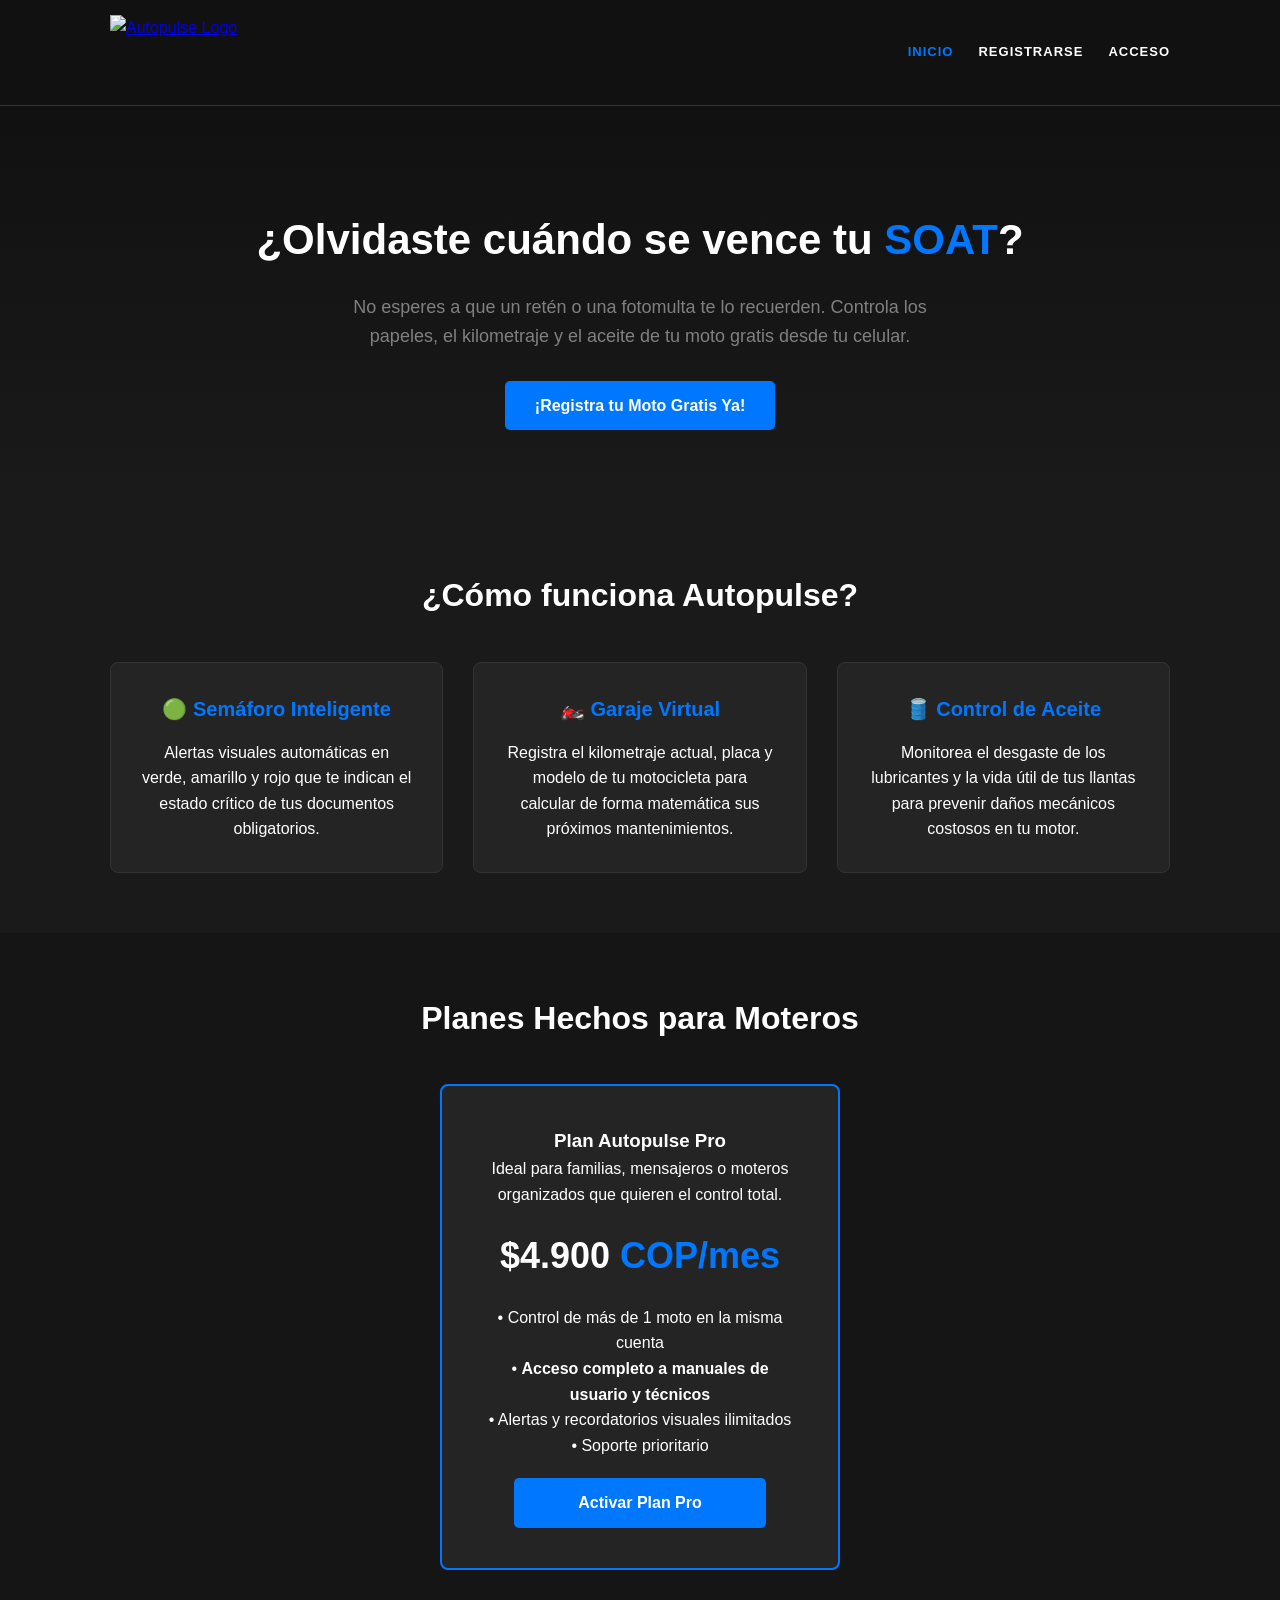
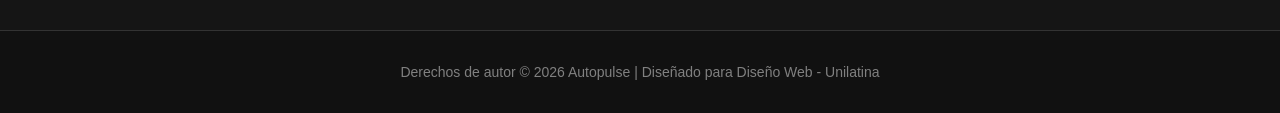
==== Index.html @ 9f4ebbdb "Add files via upload" ====
<!DOCTYPE html>
<html lang="es">

<head>
    <meta charset="UTF-8">
    <meta name="viewport" content="width=device-width, initial-scale=1.0">
    <title>Autopulse - Control de Mantenimiento y SOAT de Motos</title>
    <meta name="description"
        content="Controla el SOAT, cambio de aceite y mantenimiento de tu moto en Colombia. Evita multas y cuida tu motor. ¡Pruébala gratis ya!">
    <meta name="keywords" content="motos, SOAT, mantenimiento, fotomultas, cambio de aceite, Colombia, taller, moteros">
    <link rel="stylesheet" href="estilos.css">
</head>

<body>
    <!-- CABECERA Y ENCABEZADO DE NAVEGACIÓN -->
    <header class="navbar">
        <div class="nav-container">
            <a href="index.html" class="logo-link">
                <img src="https://autopulse.tucontenido.com.co/wp-content/uploads/2026/09/cropped-Autopulse-logo-300x150.png"
                    alt="Autopulse Logo" class="logo-img">
            </a>
            <nav class="nav-links">
                <a href="index.html" class="active">INICIO</a>
                <a href="registro.html">REGISTRARSE</a>
                <a href="login.html">ACCESO</a>
            </nav>
        </div>
    </header>

    <section class="hero">
        <div class="container">
            <h1>¿Olvidaste cuándo se vence tu <span>SOAT</span>?</h1>
            <p>No esperes a que un retén o una fotomulta te lo recuerden. Controla los papeles, el kilometraje y el
                aceite de tu moto gratis desde tu celular.</p>
            <a href="login.html" class="btn">¡Registra tu Moto Gratis Ya!</a>
        </div>
    </section>

    <section class="features">
        <div class="container">
            <h2 class="section-title">¿Cómo funciona Autopulse?</h2>
            <div class="grid">
                <div class="card">
                    <h3>🟢 Semáforo Inteligente</h3>
                    <p>Alertas visuales automáticas en verde, amarillo y rojo que te indican el estado crítico de tus
                        documentos obligatorios.</p>
                </div>
                <div class="card">
                    <h3>🏍️ Garaje Virtual</h3>
                    <p>Registra el kilometraje actual, placa y modelo de tu motocicleta para calcular de forma
                        matemática sus próximos mantenimientos.</p>
                </div>
                <div class="card">
                    <h3>🛢️ Control de Aceite</h3>
                    <p>Monitorea el desgaste de los lubricantes y la vida útil de tus llantas para prevenir daños
                        mecánicos costosos en tu motor.</p>
                </div>
            </div>
        </div>
    </section>

    <section class="pricing">
        <div class="container">
            <h2 class="section-title">Planes Hechos para Moteros</h2>
            <div class="price-card">
                <h3>Plan Autopulse Pro</h3>
                <p>Ideal para familias, mensajeros o moteros organizados que quieren el control total.</p>
                <div class="price">$4.900 <span>COP/mes</span></div>
                <p>• Control de más de 1 moto en la misma cuenta<br>
                    • <b>Acceso completo a manuales de usuario y técnicos</b><br>
                    • Alertas y recordatorios visuales ilimitados<br>
                    • Soporte prioritario</p>
                <a href="login.html" class="btn btn-pricing">Activar Plan Pro</a>
            </div>
        </div>
    </section>

    <footer>
        <div class="container">
            <p>Derechos de autor © 2026 Autopulse | Diseñado para Diseño Web - Unilatina</p>
        </div>
    </footer>

</body>

</html>
---- estilos.css ----
/* ==========================================================================
   1. VARIABLES GLOBALES Y RESET
   ========================================================================== */
:root {
    --bg-color: #1a1a1a;
    --surface-color: #242424;
    --surface-color-2: #2e2e2e;
    --text-color: #ffffff;
    --text-muted: #808080;

    /* Colores de Marca y Acciones */
    --blue-primary: #0077FF;
    --blue-hover: #0055cc;
    --blue-btn: #3498db;
    --blue-btn-hover: #2980b9;

    /* Entradas e Interfaz */
    --input-bg: #ffffff;
    --input-text: #000000;
    --btn-gray: #e6e6e6;
    --btn-gray-hover: #cccccc;
    --border-line: rgba(255, 255, 255, 0.15);

    /* Estados y Alertas */
    --green-success: #2ecc71;
    --red-error: #e74c3c;
    --orange-warning: #f39c12;

    /* Tipografías */
    --font-title: 'Orbitron', sans-serif;
    --font-body: 'Segoe UI', Arial, sans-serif;
}

* {
    box-sizing: border-box;
    margin: 0;
    padding: 0;
}

body {
    background-color: var(--bg-color);
    color: var(--text-color);
    font-family: var(--font-body);
    min-height: 100vh;
    display: flex;
    flex-direction: column;
    line-height: 1.6;
}

.container {
    max-width: 1100px;
    margin: 0 auto;
    padding: 0 20px;
}

/* ==========================================================================
   2. CABECERA Y NAVEGACIÓN GLOBAL
   ========================================================================== */
header,
.navbar {
    background-color: #111111;
    border-bottom: 1px solid var(--border-line);
    padding: 15px 0;
    width: 100%;
}

.header-container,
.nav-container {
    max-width: 1100px;
    margin: 0 auto;
    padding: 0 20px;
    display: flex;
    justify-content: space-between;
    align-items: center;
}

.logo-img {
    height: 75px;
    width: auto;
    display: block;
}

nav ul,
.nav-links {
    list-style: none;
    display: flex;
    gap: 25px;
}

nav a,
.nav-links a {
    color: var(--text-color);
    text-decoration: none;
    font-family: var(--font-title);
    font-size: 13px;
    font-weight: 700;
    letter-spacing: 1px;
    transition: color 0.3s ease;
}

nav a:hover,
.nav-links a:hover,
.nav-links a.active {
    color: var(--blue-primary);
}

/* ==========================================================================
   3. BOTONES Y COMPONENTES REUTILIZABLES
   ========================================================================== */
.btn {
    background-color: var(--blue-primary);
    color: white;
    padding: 12px 30px;
    border-radius: 5px;
    text-decoration: none;
    font-weight: bold;
    font-size: 16px;
    display: inline-block;
    transition: all 0.3s ease;
    border: none;
    cursor: pointer;
}

.btn:hover {
    background-color: var(--blue-hover);
    box-shadow: 0 0 15px var(--blue-primary);
}

.btn-demo {
    background: transparent;
    border: 1px solid #555;
    color: #aaa;
    padding: 8px 16px;
    border-radius: 4px;
    cursor: pointer;
    font-size: 13px;
    transition: all 0.3s ease;
}

.btn-demo:hover {
    border-color: #888;
    color: #fff;
}

/* Caja de Mensajes / Alertas */
.alert-box {
    display: none;
    width: 100%;
    padding: 10px 14px;
    margin-bottom: 20px;
    border-radius: 4px;
    font-size: 14px;
    text-align: center;
}

.alert-box.show {
    display: block;
}

.alert-box.error {
    background-color: rgba(231, 76, 60, 0.2);
    border: 1px solid var(--red-error);
    color: var(--red-error);
}

.alert-box.success {
    background-color: rgba(46, 204, 113, 0.2);
    border: 1px solid var(--green-success);
    color: var(--green-success);
}

/* Botón Flotante de WhatsApp */
.whatsapp-float {
    position: fixed;
    width: 50px;
    height: 50px;
    bottom: 25px;
    right: 25px;
    background-color: #25d366;
    border-radius: 50%;
    display: flex;
    align-items: center;
    justify-content: center;
    box-shadow: 0px 4px 10px rgba(0, 0, 0, 0.5);
    z-index: 1000;
    transition: transform 0.3s ease;
    text-decoration: none;
}

.whatsapp-float:hover {
    transform: scale(1.1);
}

.whatsapp-float svg {
    width: 28px;
    height: 28px;
    fill: #ffffff;
}

/* ==========================================================================
   4. PÁGINA PRINCIPAL / LANDING PAGE
   ========================================================================== */
/* Hero Section */
.hero {
    padding: 100px 0 80px 0;
    text-align: center;
    background: linear-gradient(180deg, #111 0%, var(--bg-color) 100%);
}

.hero h1 {
    font-size: 42px;
    color: var(--text-color);
    margin-bottom: 20px;
}

.hero h1 span {
    color: var(--blue-primary);
}

.hero p {
    font-size: 18px;
    color: var(--text-muted);
    max-width: 600px;
    margin: 0 auto 30px auto;
}

/* Features Section */
.features {
    padding: 60px 0;
}

.section-title {
    text-align: center;
    font-size: 32px;
    margin-bottom: 40px;
}

.grid {
    display: grid;
    grid-template-columns: repeat(auto-fit, minmax(280px, 1fr));
    gap: 30px;
}

.card {
    background-color: var(--surface-color);
    padding: 30px;
    border-radius: 8px;
    text-align: center;
    border: 1px solid #333;
}

.card h3 {
    color: var(--blue-primary);
    font-size: 20px;
    margin-bottom: 15px;
}

/* Pricing Section */
.pricing {
    padding: 60px 0;
    background-color: #151515;
}

.price-card {
    background-color: var(--surface-color);
    max-width: 400px;
    margin: 0 auto;
    padding: 40px;
    border-radius: 8px;
    text-align: center;
    border: 2px solid var(--blue-primary);
}

.price {
    font-size: 36px;
    font-weight: bold;
    color: var(--text-color);
    margin: 20px 0;
}

.price span {
    color: var(--blue-primary);
}

.btn-pricing {
    margin-top: 20px;
    width: 80%;
}

/* ==========================================================================
   5. MÓDULOS DE FORMULARIO (REGISTRO Y ACCESO)
   ========================================================================== */
.register-container,
.login-container {
    flex: 1;
    width: 100%;
    max-width: 480px;
    margin: 50px auto;
    padding: 0 20px;
    display: flex;
    flex-direction: column;
    align-items: center;
    justify-content: center;
}

.title {
    font-family: var(--font-title);
    font-size: 32px;
    font-weight: 800;
    letter-spacing: 2px;
    margin-bottom: 30px;
    text-transform: uppercase;
    text-align: center;
}

form {
    width: 100%;
}

.form-group {
    margin-bottom: 20px;
    display: flex;
    flex-direction: column;
    width: 100%;
}

.form-group label {
    font-size: 14px;
    font-weight: 600;
    margin-bottom: 8px;
    letter-spacing: 0.5px;
}

.form-group input {
    width: 100%;
    padding: 12px 14px;
    background-color: var(--input-bg);
    color: var(--input-text);
    border: none;
    border-radius: 2px;
    font-size: 15px;
    outline: none;
}

.form-group input::placeholder {
    color: #888888;
}

/* Botón Submit Formulario Registro */
.btn-submit {
    width: 45%;
    margin: 15px auto 0 auto;
    display: block;
    padding: 12px;
    background-color: var(--blue-btn-hover);
    color: #ffffff;
    border: none;
    border-radius: 4px;
    font-size: 16px;
    font-weight: 600;
    cursor: pointer;
    transition: background-color 0.3s ease;
}

.btn-submit:hover {
    background-color: var(--blue-btn);
}

/* Grupo de Botones Formulario Acceso/Login */
.button-group {
    display: flex;
    gap: 15px;
    margin-top: 10px;
    width: 100%;
}

.btn-login {
    flex: 1;
    padding: 12px;
    background-color: var(--blue-btn);
    color: #ffffff;
    border: none;
    border-radius: 3px;
    font-size: 14px;
    font-weight: 600;
    cursor: pointer;
    transition: background-color 0.3s ease;
}

.btn-login:hover {
    background-color: var(--blue-btn-hover);
}

.btn-register {
    flex: 1;
    padding: 12px;
    background-color: var(--btn-gray);
    color: #333333;
    text-decoration: none;
    text-align: center;
    border-radius: 3px;
    font-family: var(--font-title);
    font-size: 12px;
    font-weight: 800;
    letter-spacing: 1px;
    display: inline-block;
    transition: background-color 0.3s ease;
}

.btn-register:hover {
    background-color: var(--btn-gray-hover);
}

.form-footer {
    margin-top: 25px;
    text-align: center;
}

.form-footer p {
    font-size: 14px;
    color: #ccc;
}

.form-footer a {
    color: var(--blue-btn);
    text-decoration: none;
    font-weight: 600;
}

.form-footer a:hover {
    text-decoration: underline;
}

/* ==========================================================================
   6. FOOTER GLOBAL
   ========================================================================== */
footer {
    text-align: center;
    padding: 30px 20px;
    color: var(--text-muted);
    font-size: 14px;
    border-top: 1px solid #333;
    background-color: #111111;
    margin-top: auto;
}
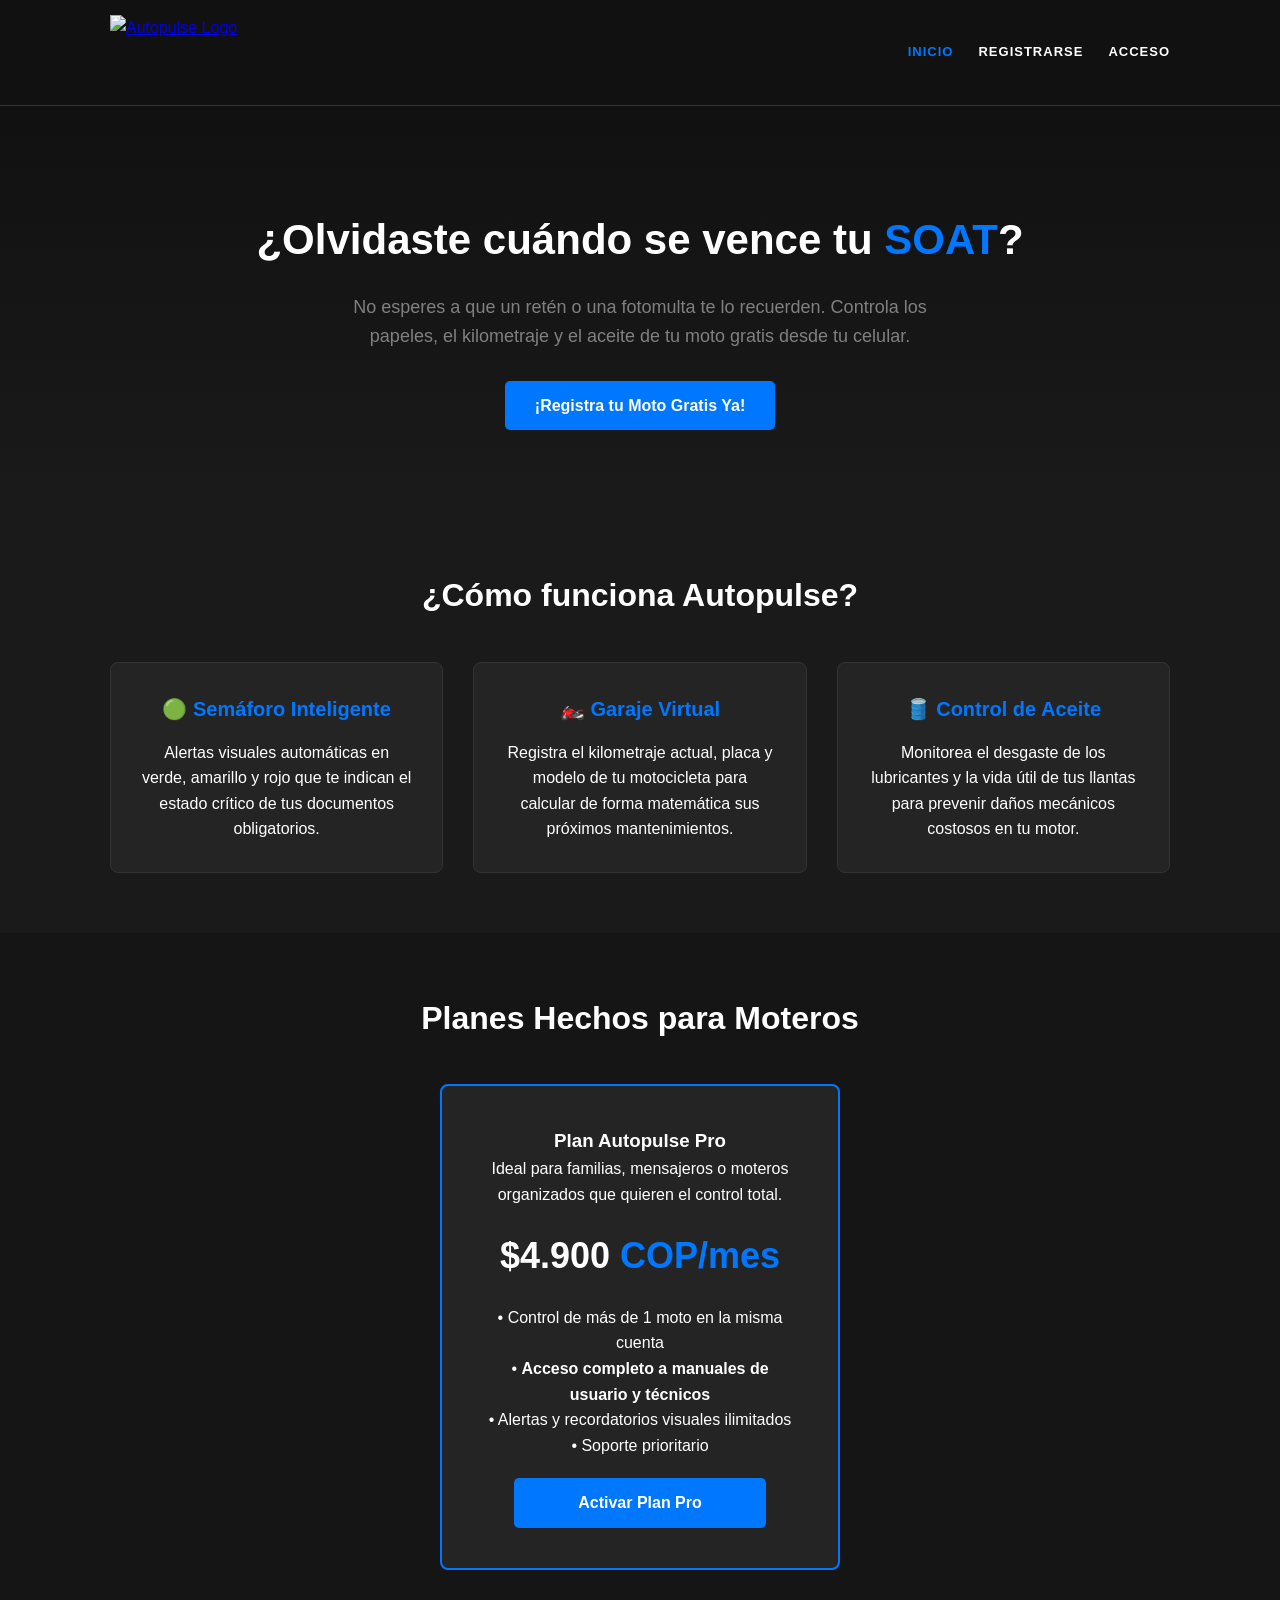
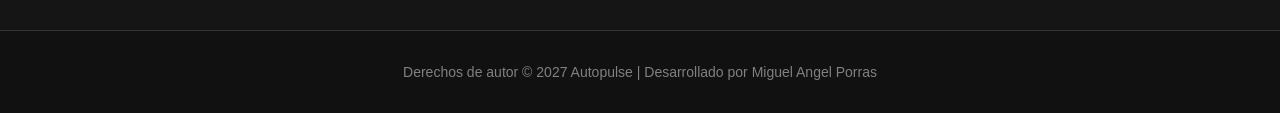
==== commit 9196db64: "Add files via upload" ====
--- a/Index.html
+++ b/Index.html
@@ -77,7 +77,7 @@
 
     <footer>
         <div class="container">
-            <p>Derechos de autor © 2026 Autopulse | Diseñado para Diseño Web - Unilatina</p>
+            <p>Derechos de autor © 2027 Autopulse | Desarrollado por Miguel Angel Porras</p>
         </div>
     </footer>
 
